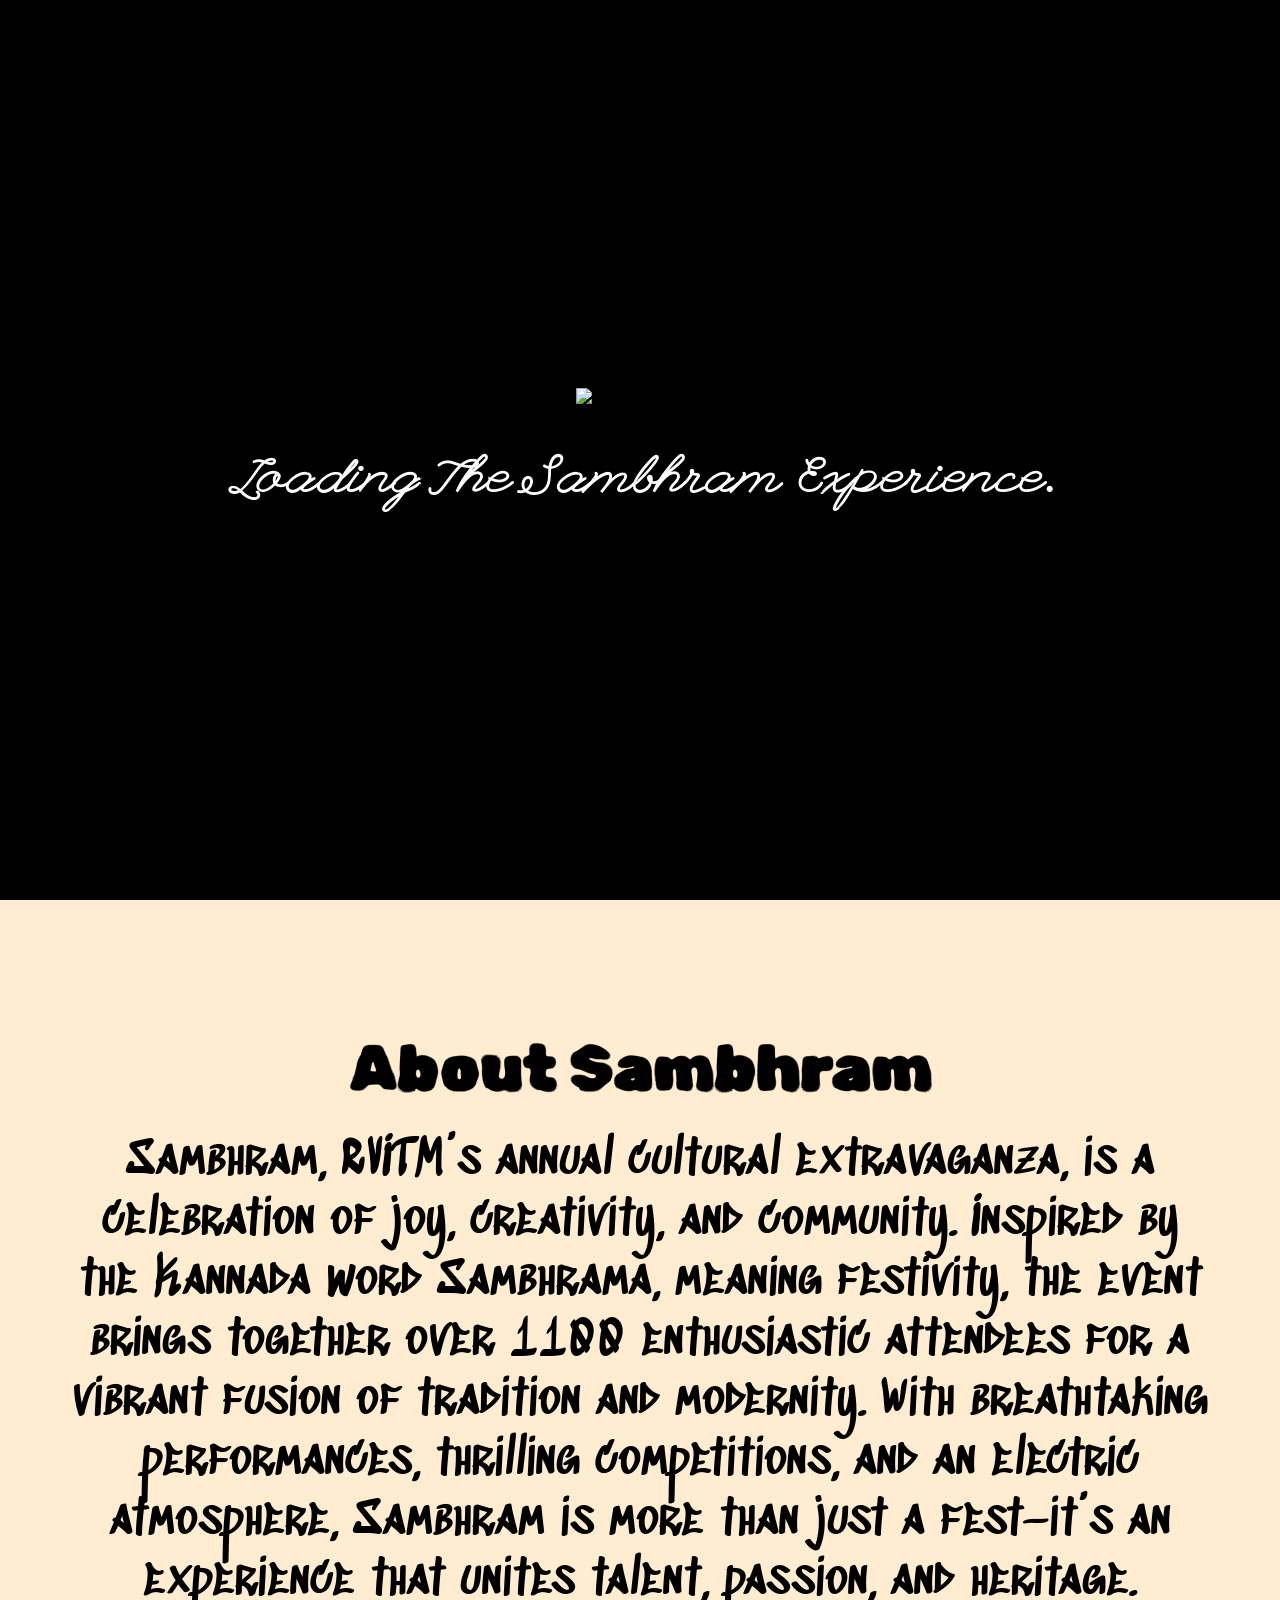
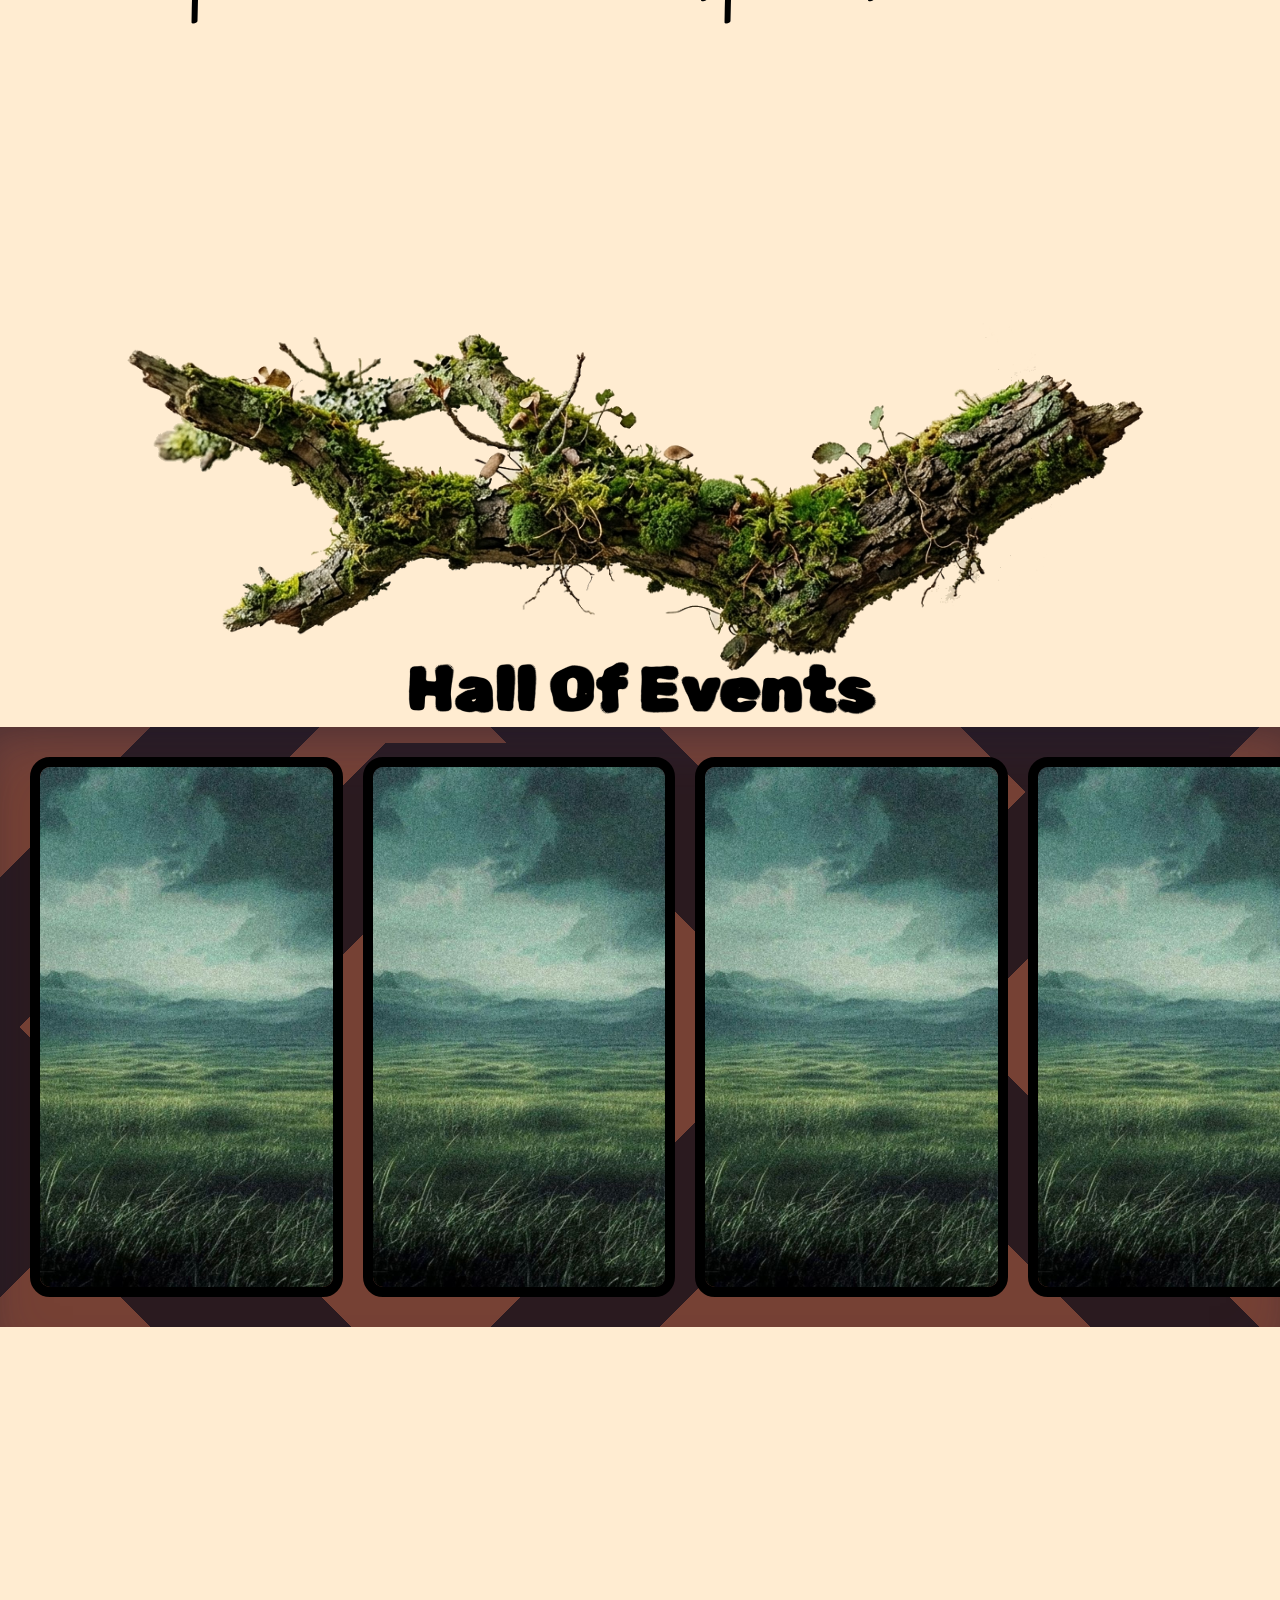
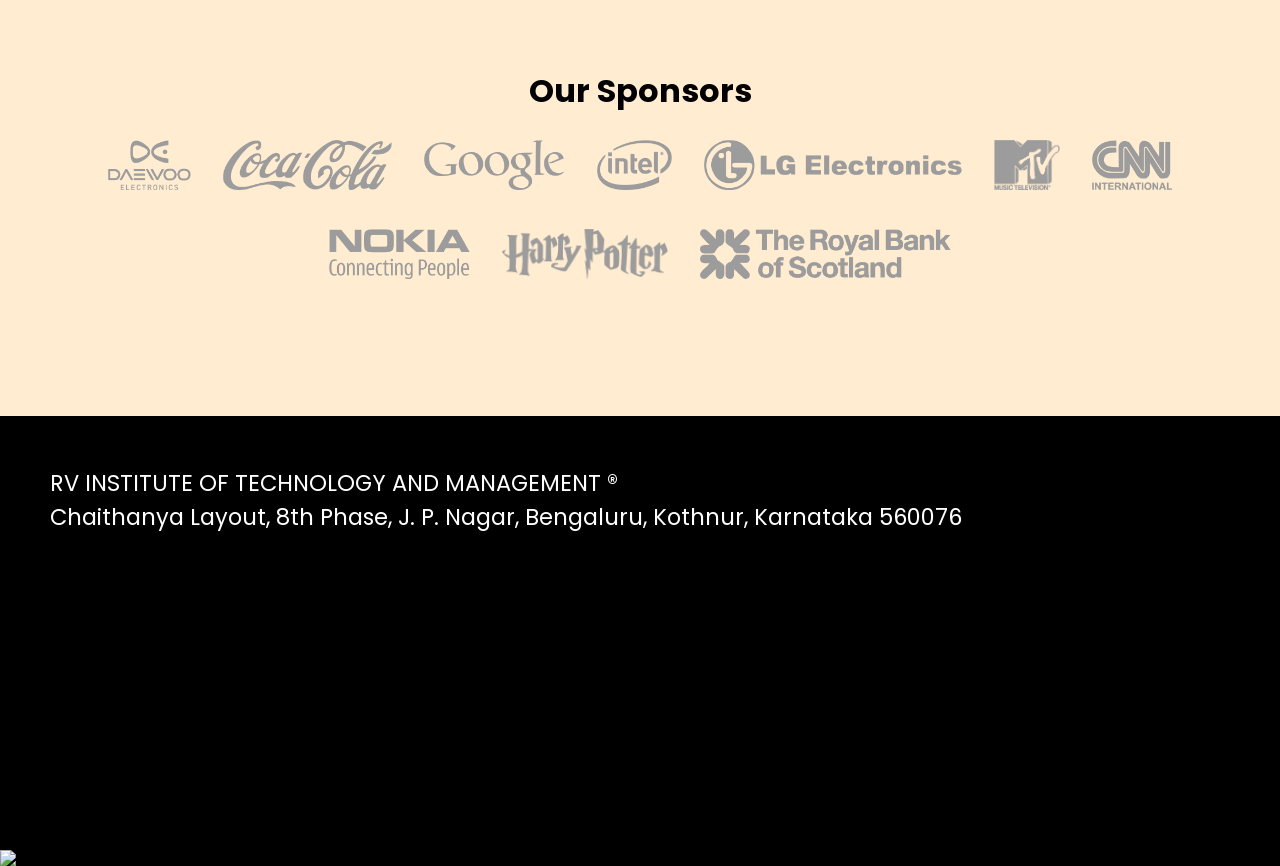
==== index.html @ 006ba47b "home almost done" ====
<!DOCTYPE html>
<html lang="en">

<head>
    <meta charset="UTF-8">
    <meta name="viewport" content="width=device-width, initial-scale=1.0">
    <title>Sambhram2026</title>

    <link rel="stylesheet" href="style.css">
</head>

<body>
    <div class="load" id="load">
        <img src="./img/disk.svg" class="loadimg">
        <h3>Loading The Sambhram Experience.</h3>
    </div>


    <menu class="menu-btn" id="menu">Menu</menu>

    <header>
        <div class="logo"><img src="img/rvlogo.avif" alt=""><img  class="sam" src="img/samlogo.avif" alt=""></div>
        <nav>
            <ul>
                <li class="active">Home</li>
                <li><a href="./events.html">  Events </a></li>
                <li><a href=""> Contact Us </a></li>
            </ul>
        </nav>
    </header>
    <div class="banner">
        <div id="bg_city"></div>
        <div class="content">
            <div class="item">
                <div>
                    <p>Annuall Cultural Fest</p>
                    <p>RV INSTITUTE OF TECHNOLOGY AND MANAGEMENT ®</p>
                </div>
            </div>
        </div>
    </div>

    <div class="bob" id="bob">
        Lorem ipsum dolor, sit amet consectetur adipisicing elit. Ipsa neque harum quia. Numquam, labore accusamus dolore beatae officia laborum nostrum? Impedit reiciendis quod cumque soluta unde porro tempore blanditiis velit.
    </div>
    <!-- <img class="img-border" src="./img/border.svg"></img> -->
    <main>
        <div class="friend">
            <div class="me abt">
                <h1>About Sambhram</h1><br>
                <p>
                    Sambhram, RVITM’s annual cultural extravaganza, 
                    is a celebration of joy, creativity, and community. 
                    Inspired by the Kannada word Sambhrama, meaning festivity, 
                    the event brings together over 1100 enthusiastic attendees 
                    for a vibrant fusion of tradition and modernity. 
                    With breathtaking performances, thrilling competitions, 
                    and an electric atmosphere, Sambhram is more than just a 
                    fest—it’s an experience that unites talent, passion, and heritage.
                </p>
            </div>


            <img src="./img/sep.png" class="treebark"></img>

            <div class="events me" >
                <h1 id="events">Hall Of Events</h1>
                    <div class="events-grid" id="scroll-lock-event">
                        <img src="try.jpg" alt="">
                        <img src="try.jpg" alt="">
                        <img src="try.jpg" alt="">
                        <img src="try.jpg" alt="">
                        <img src="try.jpg" alt="">
                        <!-- <div class="view-all">Show All</div> -->

                    </div>
            </div>

            <div class="spons">
                <h1 id="spons">Our Sponsors</h1>
                <br>
                <ul>
                    <li><img src="img/1.png" alt=""></li>
                    <li><img src="img/2.png" alt=""></li>
                    <li><img src="img/3.png" alt=""></li>
                    <li><img src="img/4.png" alt=""></li>
                    <li><img src="img/5.png" alt=""></li>
                    <li><img src="img/6.png" alt=""></li>
                    <li><img src="img/7.png" alt=""></li>
                    <li><img src="img/8.png" alt=""></li>
                    <li><img src="img/9.png" alt=""></li>
                    <li><img src="img/10.png" alt=""></li>
                </ul>
            </div>
        </div>
    </main>

    <footer>
        <div class="foot">
            <p>
                RV INSTITUTE OF TECHNOLOGY AND MANAGEMENT ®<br>
                Chaithanya Layout, 8th Phase, J. P. Nagar, Bengaluru, Kothnur, Karnataka 560076
            </p>
        </div>
        <img src="./img/load.svg"></img>
    </footer>
    
</body>

<script src="./gsap-public/minified/gsap.min.js"></script>
<script src="./gsap-public/minified/ScrollTrigger.min.js"></script>
<script src="app.js"></script>

</html>
---- style.css ----
@import url('https://fonts.googleapis.com/css2?family=Poppins:ital,wght@0,100;0,200;0,300;0,400;0,500;0,600;0,700;0,800;0,900;1,100;1,200;1,300;1,400;1,500;1,600;1,700;1,800;1,900&display=swap');
@import url('https://fonts.cdnfonts.com/css/allenia');
@import url('https://fonts.googleapis.com/css2?family=Frijole&display=swap');
@import url('https://fonts.googleapis.com/css2?family=League+Script&display=swap');
@import url('https://fonts.googleapis.com/css2?family=Rubik+Spray+Paint&display=swap');
@import url('https://fonts.googleapis.com/css2?family=Sedgwick+Ave+Display&display=swap');
body {
    margin: 0;
    background-color: #000000;
    font-family: Poppins;
    color: #ffffff;
    overflow-x: hidden;
}

.load {
    width:100%;
    height:100vh;
    margin:0;
    padding:0;
    background:#000000;
    display:flex;
    flex-direction: column;
    align-items:center;
    justify-content:center;
    position: absolute;
    top: 0;
    z-index: 9999999;
    cursor: none;
    color: white;
    gap: 50px;
    font-family: "League Script", cursive;
    font-size: 5vh;
}

.loadimg {
    width: 10%;
    animation: rotating 2s linear infinite;
}

@keyframes rotating {
    from{
        -webkit-transform: rotate(0deg);
    }
    to{
        -webkit-transform: rotate(360deg);
    }
}

footer {
    height: 50vh;
    display: flex;
    flex-direction: column;
    z-index: 9999999;
    background-color: #000;
}

.foot {
    padding: 50px;
    flex-grow: 1;
    font-size: 2.5vh;
}

footer img {
    width: 100%;
}

:root {
    --width: min(1300px, 100%);
}

* {
    list-style: none;
    padding: 0;
    margin: 0;
    box-sizing: border-box;
}

header {
    width: var(--width);
    margin: auto;
    height: 150px;
    display: flex;
    justify-content: space-between;
    align-items: center;
    position: relative;
    z-index: 10;
    padding-inline: 20px;
    /* background-image: linear-gradient(to bottom, #000, #0000); */
    text-shadow: 0px 5px 5px black;
}

header .logo img {
    height: 100px;
}

header .sam img {
    height: 150px;
}

header nav ul {
    display: flex;
    gap: 2em;
}

header nav ul li.active {
    border-bottom: 1px solid #eee8;
}

#bg_city {
    margin-top: -150px;
}


.banner {
    position: relative;
    min-height: 100vh;
}

.banner .content {
    position: absolute;
    width: var(--width);
    height: 80%;
    top: 55%;
    left: 50%;
    transform: translate(-50%, -50%);
    padding: 20px;
    display: grid;
    grid-template-rows: 10vh 40vh 20vh;
}

#menu {
    border-radius: 50px; 
    transition: border-radius 0.4s cubic-bezier(0.175, 0.885, 0.32, 1.275), 
                background-color 0.3s ease;
}

#menu.is-open {
    border-radius: 20px;
    background-color: #4b3f2e;
    color: #c6a679;
}

@keyframes bounceIn {
    0% { transform: scale(0.5); opacity: 0; }
    100% { transform: scale(1); opacity: 1; }
}

.bounce-animate {
    animation: bounceIn 0.5s cubic-bezier(0.175, 0.885, 0.32, 1.275);
    list-style: none;
    padding: 0;
    margin: 0;
}

.bob {
    font-size: 3em;
    padding: 20px;
    margin-right: 30px;
    margin-left: 30px;
    opacity: 0;
    position: absolute;
    text-align: center;
    font-weight: 700;
    font-family: "Sedgwick Ave Display", cursive;
    color: #ffecd1;
    text-shadow: 0px 0px 5px black;
}

main {
    display: flex;
    flex-direction: column;
    justify-content: center;
    align-items: center;
    padding-block: 5em;
    gap: 5em;
    position: relative;
    background-color: #ffecd1;
    color: #000;
}

main::after {
    width: 100%;
    height: 100px;
    content: '';
    position: absolute;
    z-index: 100;
    left: 0;
    bottom: 100%;
    /* background-image: linear-gradient(to top, #ffecd1, #0000); */
}
/* 
.img-border {
    position: absolute;
    bottom: 0;
    transform: translateY(250%);
} */

.friend {
    /* width: var(--width); */
    padding-inline: 20px;
}

.friend ul {
    display: flex;
    flex-wrap: wrap;
    justify-content: center;
    align-items: center;
    gap: 2em;
}

.banner .content .item:nth-child(1) {
    display: flex;
    flex-direction: column;
    align-content: center;
    font-size: clamp(0.5rem, 5vw, 1rem);
    transform: translateY(-120px);
}

a {
    color: white;
    text-decoration: none;
}

nav {
    background-color: #00000092;
    padding: 10px 30px 10px 30px;
    backdrop-filter: blur(5px);
    /* border-radius: 50px; */
}

a:hover {
    font-style: italic;
    font-size: 20px;
}

.banner .title p {
    margin: 0;
    padding: 0;
}

.friend ul img {
    height: 50px;
}

.treebark {
    position: absolute;
    width: 100vw;
    left: 0;
    bottom: 130vh;
}

.me {
    text-align: center;
    margin-bottom: 15em;
    padding: 50px;
}

.me h1,
.me h2 {
    font-family: "Rubik Spray Paint", system-ui;
    font-weight: 500;
    z-index: 99;
}

.me h1 {
    font-size: 4em;
}

.me h2 {
    font-size: 4em;
}

.me p {
    font-family: "Sedgwick Ave Display", cursive;
    font-size: 3em;
}

.abt {
    margin-bottom: 60vh;
}

.spons{
    text-align: center;
    padding: 50px;
}

.lorem {
    padding-inline: 20px;
    width: var(--width);
    columns: 400px 2;
}

.events-grid {
    left: 0;
    display: flex;
    flex-direction: row;
    max-height: 80vh;
    width: auto;
    overflow-x: scroll;
    overflow-y: hidden;
    scroll-behavior: smooth;
    gap: 20px;
    width: 100vw;
    margin-left: calc(-50vw + 50%);
    margin-right: calc(-50vw + 50%);
    background:
    linear-gradient(135deg, #0000 20.5%, #2a1a1f 0 29.5%, #0000 0) 0 16px,
    linear-gradient(45deg, #0000 8%, #2a1a1f 0 17%, #0000 0 58%) 32px 0,
    linear-gradient(
      135deg,
      #0000 8%,
      #2a1a1f 0 17%,
      #0000 0 58%,
      #2a1a1f 0 67%,
      #0000 0
    ),
    linear-gradient(
      45deg,
      #0000 8%,
      #2a1a1f 0 17%,
      #0000 0 58%,
      #2a1a1f 0 67%,
      #0000 0 83%,
      #2a1a1f 0 92%,
      #0000 0
    ),
    #764134;
    padding: 30px;
    box-shadow: rgba(50, 50, 93, 0.25) 0px 30px 60px -12px inset, rgba(0, 0, 0, 0.3) 0px 18px 36px -18px inset;
}

.events-grid img {
    max-height: 60vh;
    border: rgb(0, 0, 0) solid 10px ;
    border-radius: 20px;
    transition: all 300ms ease-in;
}

.events-grid img:hover {
  transform: rotateZ(1deg) rotateY(10deg) scale(1.1);
  box-shadow: 0 5em 2em #111;
}

.events-grid::-webkit-scrollbar {
    display: none;
}

menu { 
    position: fixed;
    z-index: 999999;
    display: none;
    width: 200px;
    padding: 10px;
    text-align: center;
    bottom: 0;
    left: 0;
    margin-left: 50%;
    transform: translateX(-50%);
    margin-bottom: 10px;
    background-color: #ffecd1;
    border-radius: 60px;
    color: black;
    font-weight: 800;
    box-shadow: rgba(0, 0, 0, 0.07) 0px 1px 2px, rgba(0, 0, 0, 0.07) 0px 2px 4px, rgba(0, 0, 0, 0.07) 0px 4px 8px, rgba(0, 0, 0, 0.07) 0px 8px 16px, rgba(0, 0, 0, 0.07) 0px 16px 32px, rgba(0, 0, 0, 0.07) 0px 32px 64px;
}

@media screen and (max-width: 1023px) {

    .me h1,
    .me h2 {
        font-size: 3em;
    }
    .banner .title {
        font-size: 3em;
    }
}

@media screen and (max-width: 767px) {

    .me h1,
    .me h2 {
        font-size: 2em;
    }

    #piano {
        transform: scale(0.4);
    }

    #vangoh {
        transform: translate(3200px, 800px);
    }

    #musicdisk {
        transform: translateX(600px);
    }

    #tree {
        transform: translateX(-800px);
    }

    #sam {
        transform: translate(15%, 10%) scale(0.7);
        position: absolute;
        top: 50%;
        left: 50%;
    }

    header nav {
        display: none;
    } 

    menu {
        display: block;
    }

    header {
        justify-content: center;
    }

    header .logo img {
        height: 80px;
    }

    .banner .content {
        text-align: center;
    }  

    .me p {
        font-size: 1.5em;
    }

    .bob {
        font-size: 1.5em;
    } 

    .abt {
        margin-bottom: 0px;
    }

    .treebark {
        display: none;
    }

    .load {
        font-size: 3.5vh;
        text-align: center;
    }

    footer {
        position: relative;
    }

    .foot {
        text-align: center;
        font-size: 2vh;
    }

}
#bg_city {
    width: 100%;
    height: 100vh;
    overflow: hidden;
}
#bg_city svg {
    width: 100%;
    height: 100%;
    object-position: center;
}
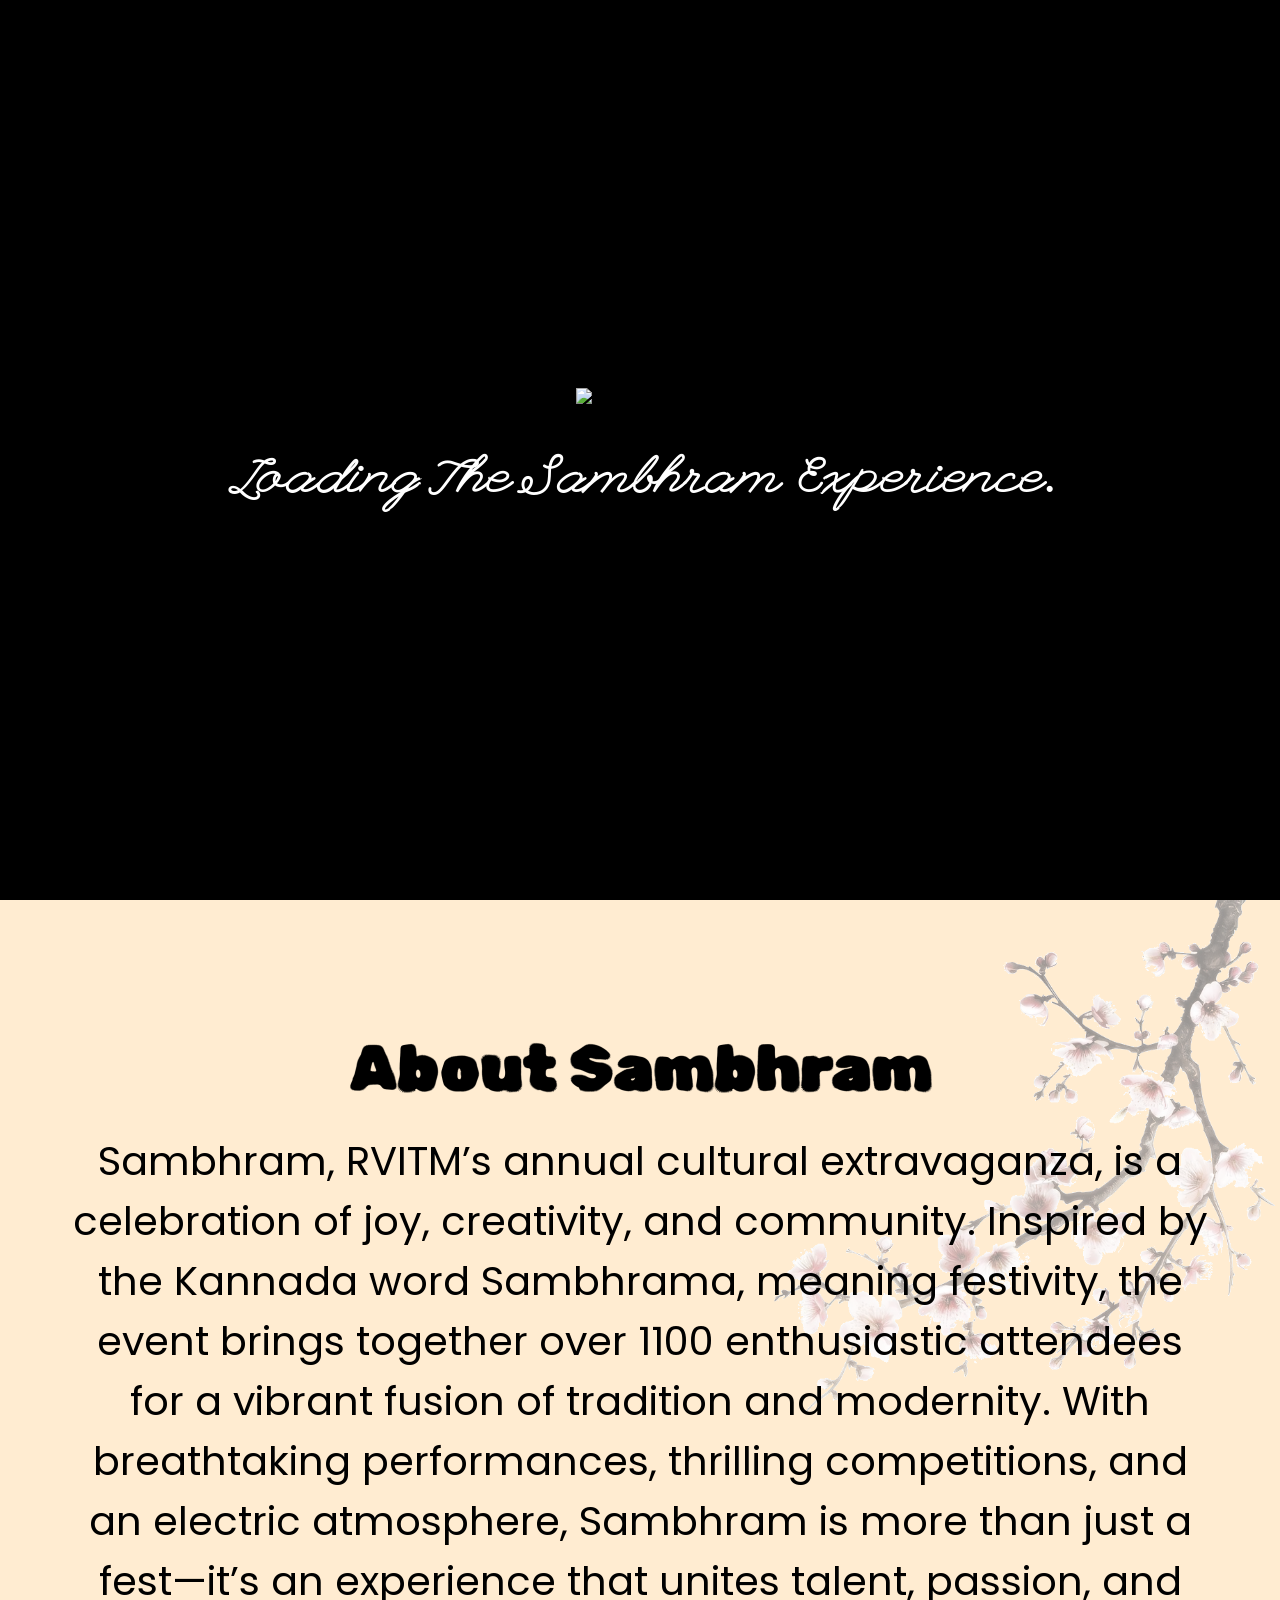
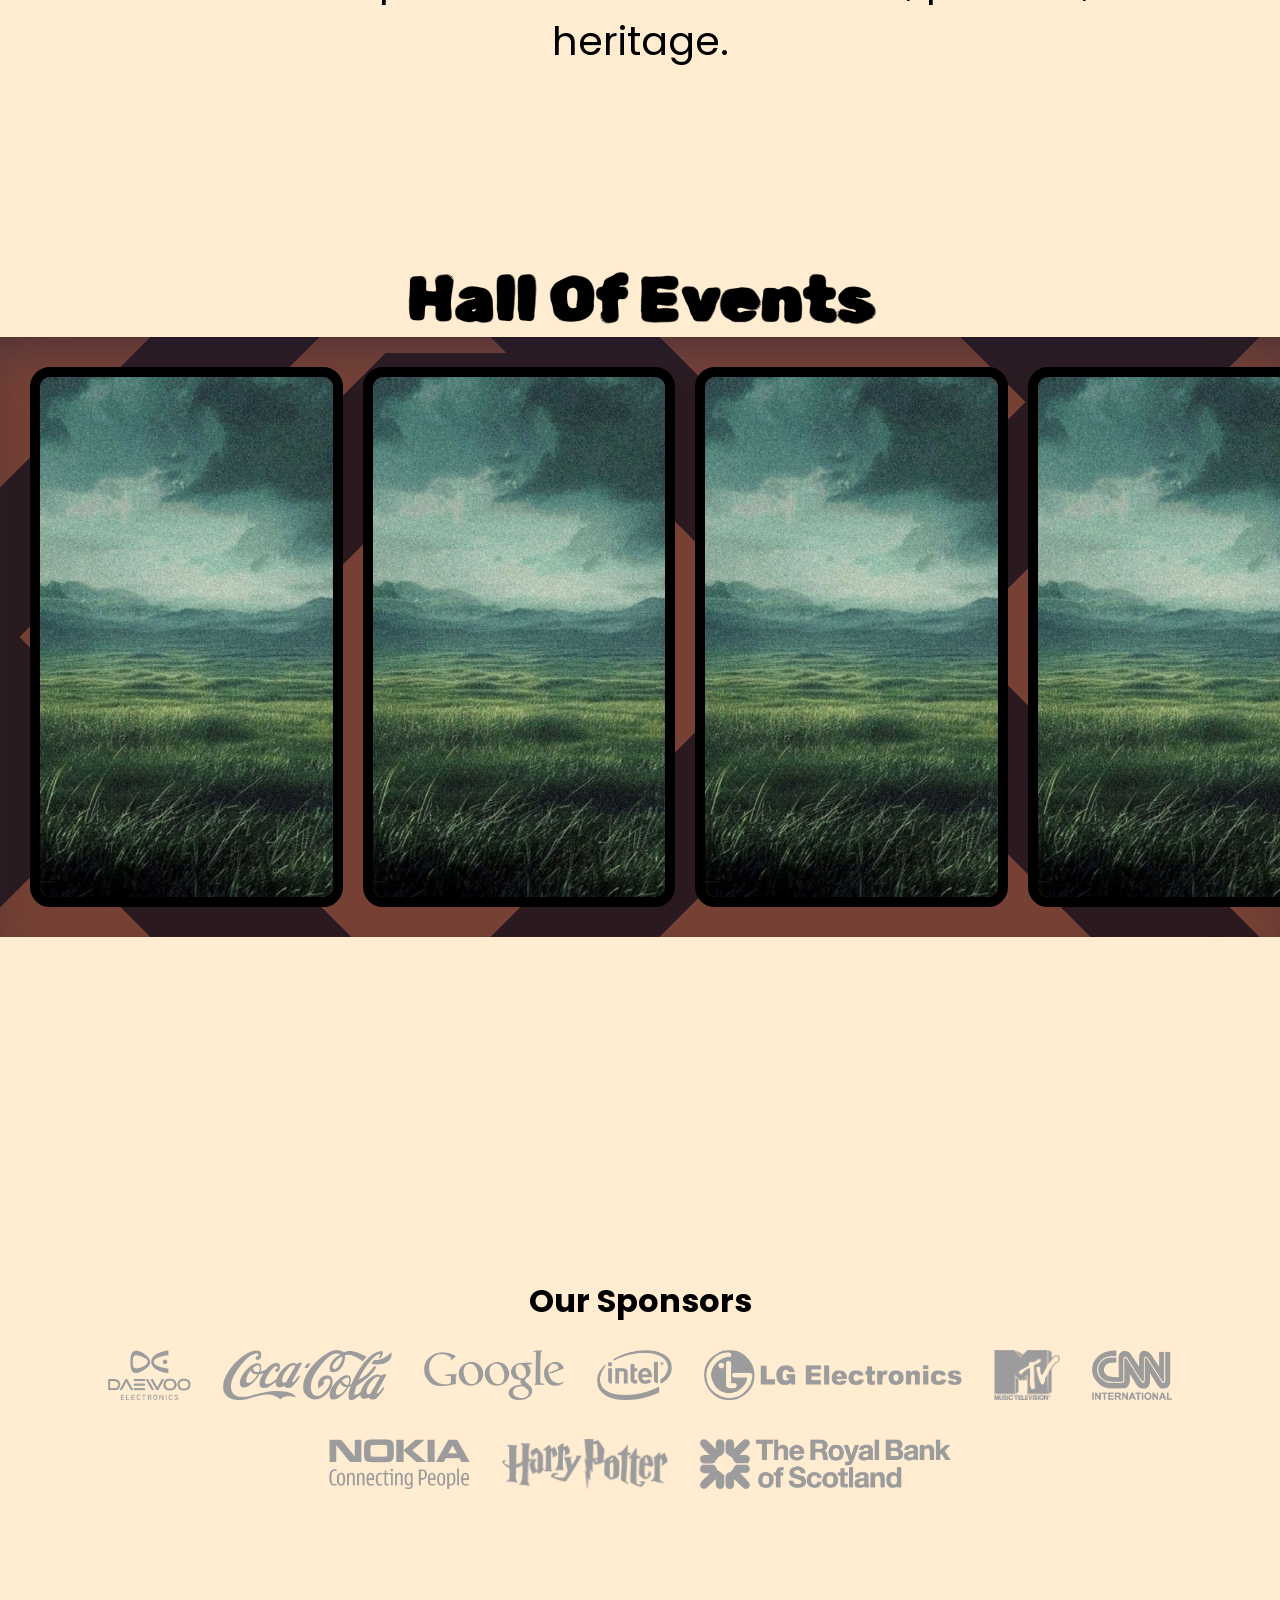
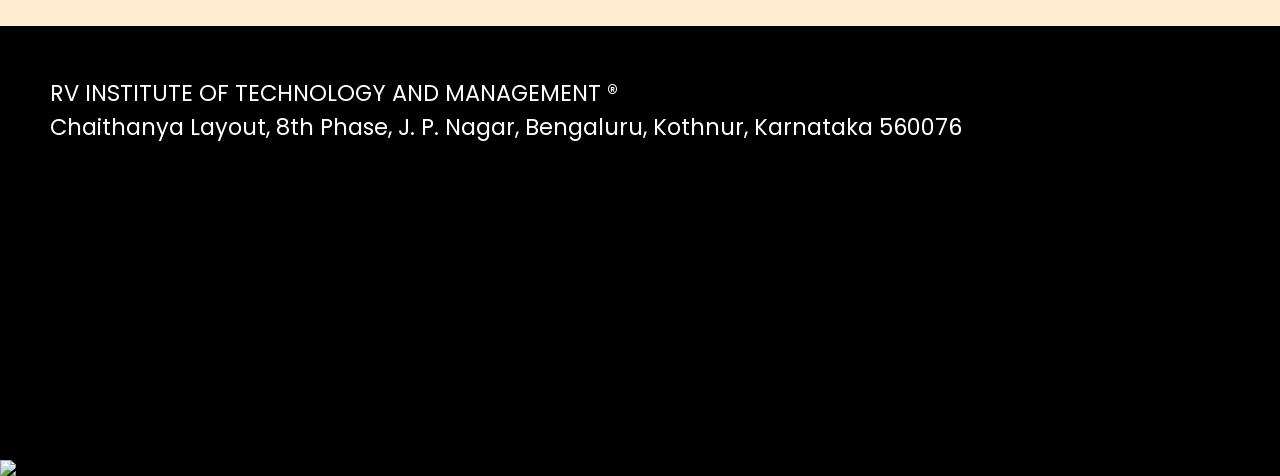
==== commit de0a201a: "add branch with opacity" ====
--- a/index.html
+++ b/index.html
@@ -61,7 +61,7 @@
             </div>
 
 
-            <img src="./img/sep.png" class="treebark"></img>
+            <img src="./img/top(1).png" class="treebark"></img>
 
             <div class="events me" >
                 <h1 id="events">Hall Of Events</h1>
--- a/style.css
+++ b/style.css
@@ -6,7 +6,7 @@
 @import url('https://fonts.googleapis.com/css2?family=Sedgwick+Ave+Display&display=swap');
 body {
     margin: 0;
-    background-color: #000000;
+    background-color: #ffecd1;
     font-family: Poppins;
     color: #ffffff;
     overflow-x: hidden;
@@ -153,7 +153,7 @@
 }
 
 .bob {
-    font-size: 3em;
+    font-size: 2.5em;
     padding: 20px;
     margin-right: 30px;
     margin-left: 30px;
@@ -161,7 +161,7 @@
     position: absolute;
     text-align: center;
     font-weight: 700;
-    font-family: "Sedgwick Ave Display", cursive;
+    /* font-family: "Sedgwick Ave Display", cursive; */
     color: #ffecd1;
     text-shadow: 0px 0px 5px black;
 }
@@ -174,7 +174,7 @@
     padding-block: 5em;
     gap: 5em;
     position: relative;
-    background-color: #ffecd1;
+    /* background-color: #ffecd1; */
     color: #000;
 }
 
@@ -244,15 +244,34 @@
 
 .treebark {
     position: absolute;
-    width: 100vw;
-    left: 0;
-    bottom: 130vh;
+    width: 40vw;
+    right: 0;
+    top: 0;
+    z-index: -1;
 }
 
 .me {
     text-align: center;
     margin-bottom: 15em;
     padding: 50px;
+}
+
+.disk {
+    position: fixed;
+    top: -80vh;
+    width: 70vw;
+    left: 15vw;
+    z-index: -1;
+    animation: autorotate;
+    animation-timeline: view();
+}
+
+@keyframes autorotate {
+    from {
+        transform: rotate(0deg);
+    } to {
+        transform: rotate(360deg);
+    }
 }
 
 .me h1,
@@ -271,12 +290,12 @@
 }
 
 .me p {
-    font-family: "Sedgwick Ave Display", cursive;
-    font-size: 3em;
+    /* font-family: "Sedgwick Ave Display", cursive; */
+    font-size: 2.5em;
 }
 
 .abt {
-    margin-bottom: 60vh;
+    margin-bottom: 10vh;
 }
 
 .spons{
@@ -426,7 +445,7 @@
     }  
 
     .me p {
-        font-size: 1.5em;
+        font-size: 1em;
     }
 
     .bob {
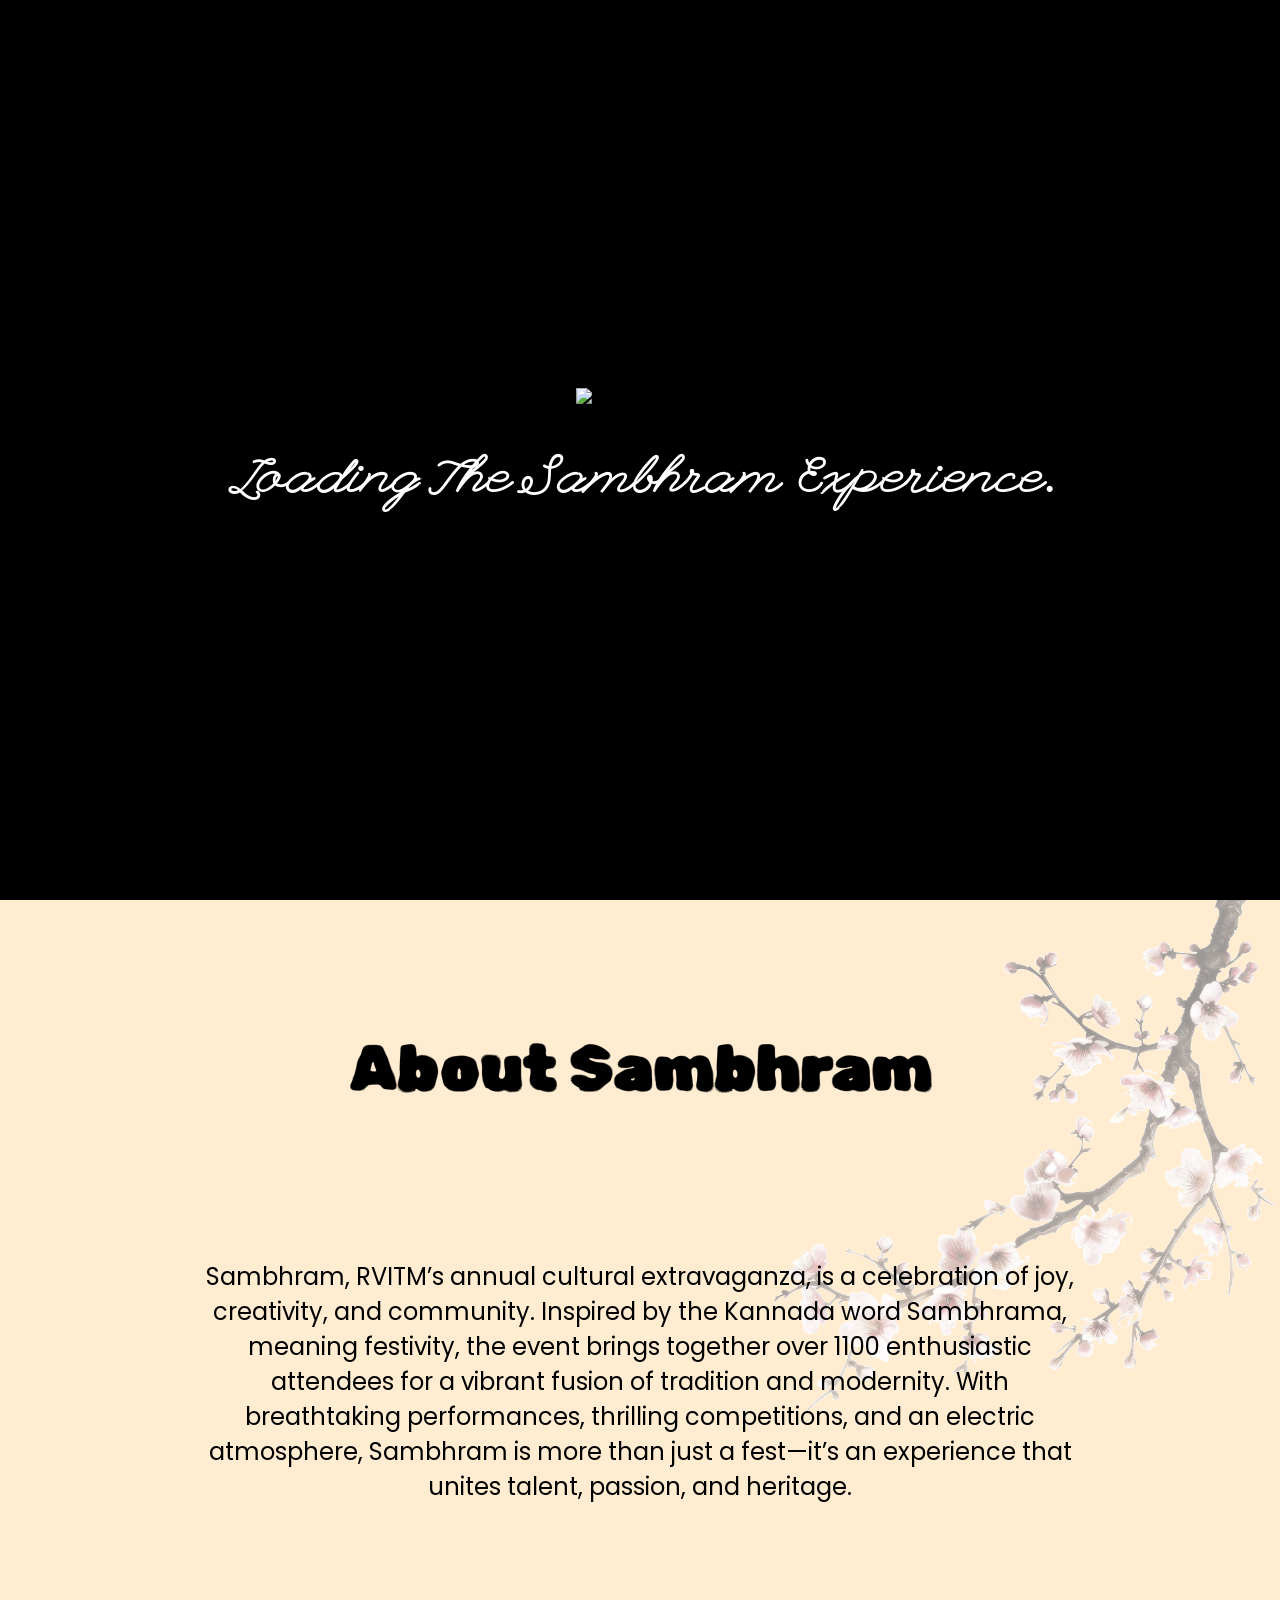
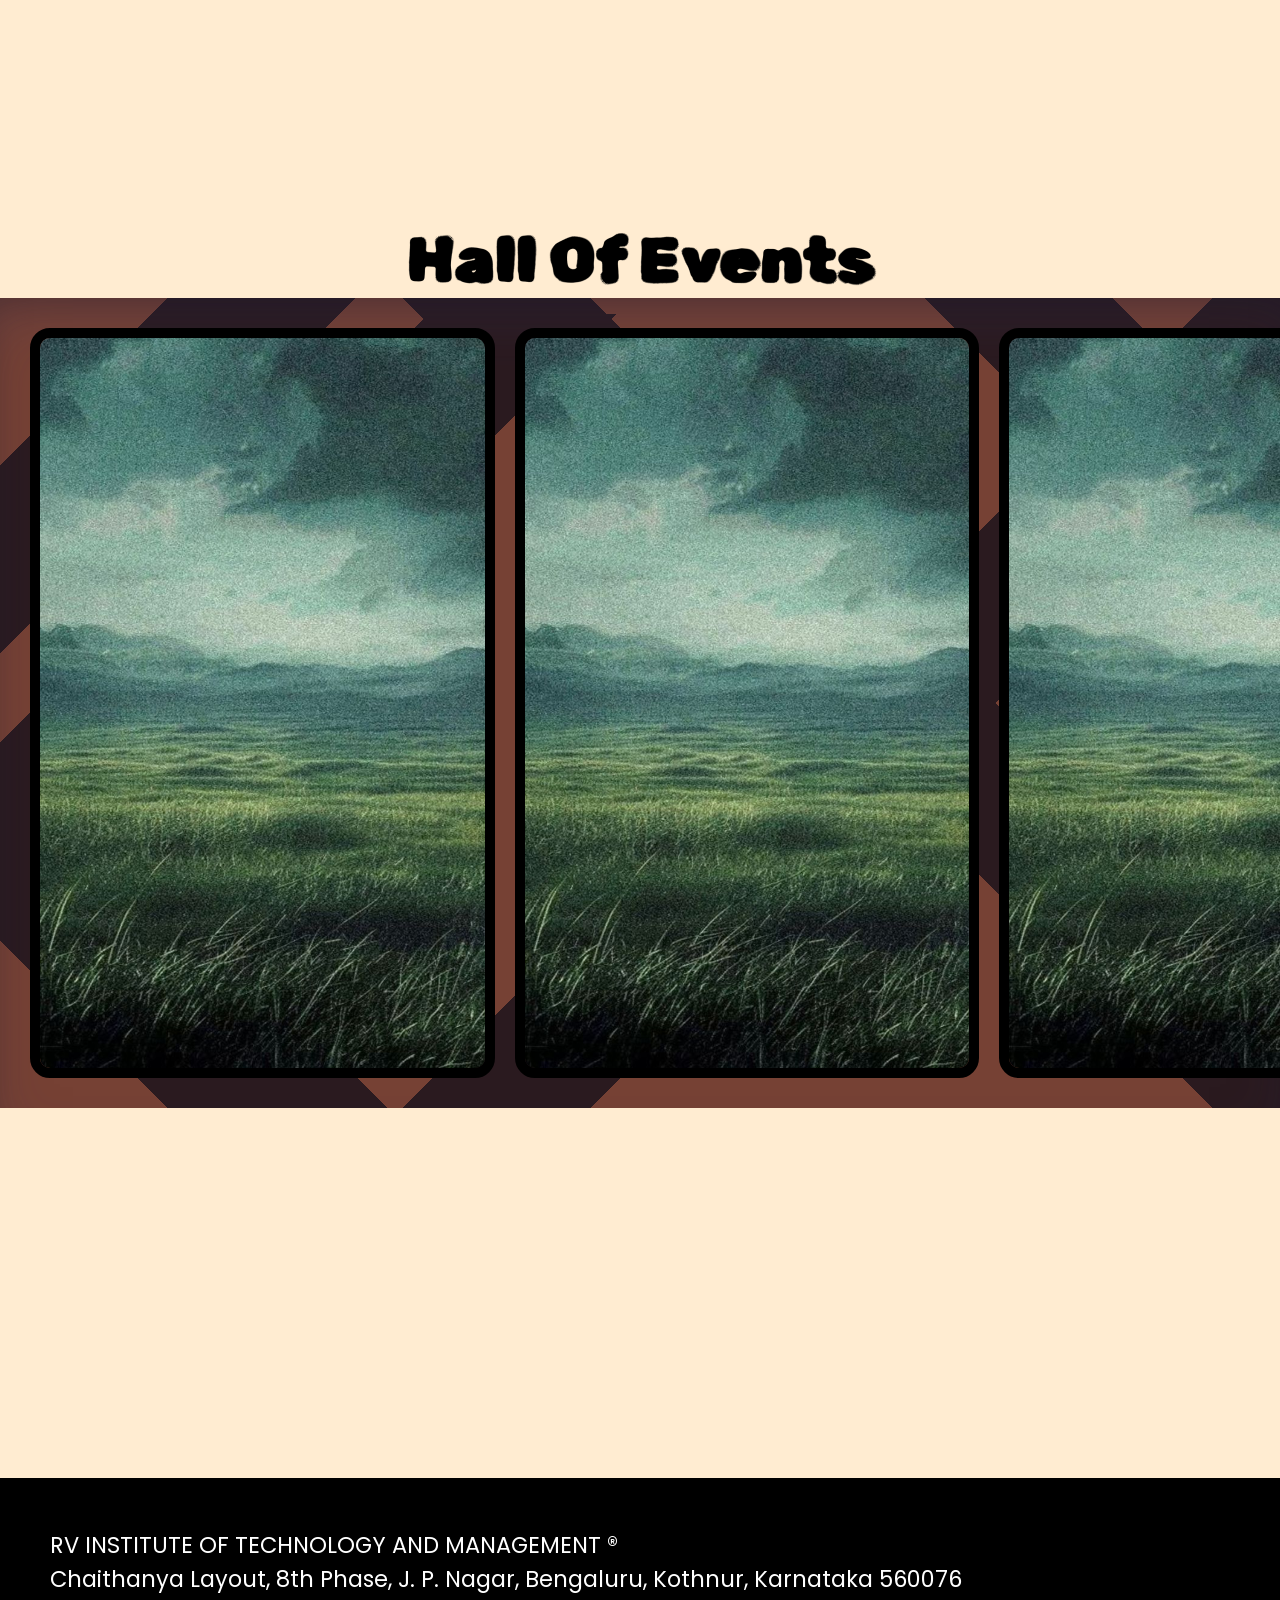
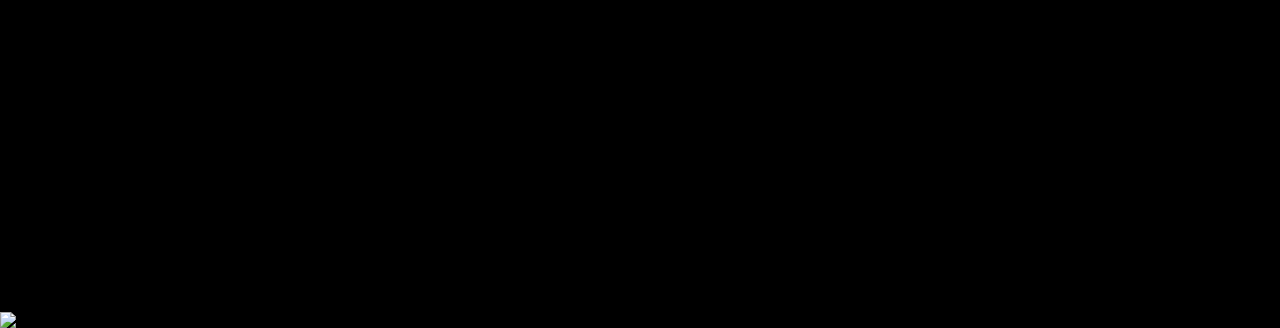
==== commit 81c2ca86: "fix overflow" ====
--- a/index.html
+++ b/index.html
@@ -24,7 +24,7 @@
             <ul>
                 <li class="active">Home</li>
                 <li><a href="./events.html">  Events </a></li>
-                <li><a href=""> Contact Us </a></li>
+                <li><a href="./contact.html"> Contact Us </a></li>
             </ul>
         </nav>
     </header>
@@ -41,9 +41,9 @@
     </div>
 
     <div class="bob" id="bob">
-        Lorem ipsum dolor, sit amet consectetur adipisicing elit. Ipsa neque harum quia. Numquam, labore accusamus dolore beatae officia laborum nostrum? Impedit reiciendis quod cumque soluta unde porro tempore blanditiis velit.
+       Step into Roots and Rhythm, where the soil beneath our feet meets the soul in our stride. This isn’t just a theme, it’s a homecoming to the sounds that define us. Experience a raw, unplugged journey from the deep-seated traditions of our ancestors to the vibrant, modern beats that keep us moving today.
     </div>
-    <!-- <img class="img-border" src="./img/border.svg"></img> -->
+
     <main>
         <div class="friend">
             <div class="me abt">
@@ -76,7 +76,7 @@
                     </div>
             </div>
 
-            <div class="spons">
+            <!-- <div class="spons">
                 <h1 id="spons">Our Sponsors</h1>
                 <br>
                 <ul>
@@ -91,7 +91,8 @@
                     <li><img src="img/9.png" alt=""></li>
                     <li><img src="img/10.png" alt=""></li>
                 </ul>
-            </div>
+            </div> -->
+            
         </div>
     </main>
 
--- a/style.css
+++ b/style.css
@@ -3,13 +3,28 @@
 @import url('https://fonts.googleapis.com/css2?family=Frijole&display=swap');
 @import url('https://fonts.googleapis.com/css2?family=League+Script&display=swap');
 @import url('https://fonts.googleapis.com/css2?family=Rubik+Spray+Paint&display=swap');
-@import url('https://fonts.googleapis.com/css2?family=Sedgwick+Ave+Display&display=swap');
+/* @import url('https://fonts.googleapis.com/css2?family=Sedgwick+Ave+Display&display=swap'); */
+@import url('https://fonts.googleapis.com/css2?family=Fleur+De+Leah&display=swap');
+@import url('https://fonts.googleapis.com/css2?family=Sofia&display=swap');
+
 body {
     margin: 0;
     background-color: #ffecd1;
     font-family: Poppins;
     color: #ffffff;
     overflow-x: hidden;
+}
+
+.headspace {
+    font-family: "Fleur De Leah", cursive;
+    width: 100vw;
+    text-align: center;
+}
+
+.headspace h1 {
+    font-size: 10vw;
+    color: #ffd5ae;
+    text-shadow: 2px 2px 5px red;
 }
 
 .load {
@@ -87,6 +102,7 @@
     padding-inline: 20px;
     /* background-image: linear-gradient(to bottom, #000, #0000); */
     text-shadow: 0px 5px 5px black;
+    /* backdrop-filter: blur(5px); */
 }
 
 header .logo img {
@@ -153,17 +169,17 @@
 }
 
 .bob {
-    font-size: 2.5em;
-    padding: 20px;
-    margin-right: 30px;
-    margin-left: 30px;
+    width: 100vw;
+    font-size: 3em;
+    padding: 50px;
     opacity: 0;
     position: absolute;
     text-align: center;
-    font-weight: 700;
-    /* font-family: "Sedgwick Ave Display", cursive; */
+    font-weight: 900;
+    font-family: "Sofia", cursive;
     color: #ffecd1;
     text-shadow: 0px 0px 5px black;
+    scale: 2;
 }
 
 main {
@@ -188,12 +204,6 @@
     bottom: 100%;
     /* background-image: linear-gradient(to top, #ffecd1, #0000); */
 }
-/* 
-.img-border {
-    position: absolute;
-    bottom: 0;
-    transform: translateY(250%);
-} */
 
 .friend {
     /* width: var(--width); */
@@ -258,20 +268,12 @@
 
 .disk {
     position: fixed;
-    top: -80vh;
+    top: -70vh;
     width: 70vw;
     left: 15vw;
     z-index: -1;
-    animation: autorotate;
-    animation-timeline: view();
-}
-
-@keyframes autorotate {
-    from {
-        transform: rotate(0deg);
-    } to {
-        transform: rotate(360deg);
-    }
+    animation: rotating 20s linear infinite;
+    /* animation-timeline: view(); */
 }
 
 .me h1,
@@ -291,7 +293,8 @@
 
 .me p {
     /* font-family: "Sedgwick Ave Display", cursive; */
-    font-size: 2.5em;
+    font-size: 1.5em;
+    padding: 10vw;
 }
 
 .abt {
@@ -313,7 +316,7 @@
     left: 0;
     display: flex;
     flex-direction: row;
-    max-height: 80vh;
+    max-height: 90vh;
     width: auto;
     overflow-x: scroll;
     overflow-y: hidden;
@@ -348,21 +351,144 @@
     box-shadow: rgba(50, 50, 93, 0.25) 0px 30px 60px -12px inset, rgba(0, 0, 0, 0.3) 0px 18px 36px -18px inset;
 }
 
+.card:hover {
+    scale: 1.01;
+}
+
+.inner-card {
+    height: auto;
+    width: 15vw;
+    padding: 10px;
+    backdrop-filter: blur(5px);
+    -webkit-backdrop-filter: blur(5px);
+    border-radius: 20px;
+    border: 1px solid rgba(255, 255, 255, 0.36);
+    display: flex;
+    flex-direction: column;
+    animation: unfadee 0.5s;
+}
+
+@keyframes unfadee {
+    from{
+        opacity: 0;
+    } to {
+        opacity: 1;
+    }
+}
+
+.inner-card:hover {
+    opacity: 0;
+    animation: fadee 0.5s;
+}
+
+@keyframes fadee {
+    from{
+        opacity: 1;
+    } to {
+        opacity: 0;
+    }
+}
+
+.inner-card h1 {
+    flex-grow: 1;
+}
+
+.try {
+    height: 50vh;
+    /* width: 20vw; */
+    background-color: #000;
+    display: flex;
+    padding: 20px;
+    max-height: 70vh;
+    border-radius: 25px;
+    border: 5px solid rgb(255, 225, 182);
+    background-size: cover;
+    background-position: center;
+    background-repeat: no-repeat;
+    
+}
+
 .events-grid img {
-    max-height: 60vh;
+    max-height: 90vh;
     border: rgb(0, 0, 0) solid 10px ;
     border-radius: 20px;
     transition: all 300ms ease-in;
 }
 
 .events-grid img:hover {
-  transform: rotateZ(1deg) rotateY(10deg) scale(1.1);
-  box-shadow: 0 5em 2em #111;
+    transform: rotateZ(1deg) rotateY(10deg) scale(1.1);
+    box-shadow: 0 5em 2em #111;
+    -ms-overflow-style: none;   
+    scrollbar-width: none;
 }
 
 .events-grid::-webkit-scrollbar {
     display: none;
 }
+
+.popup {
+    position: fixed;
+    top: 2vh;
+    left: 2vw;
+    z-index: 999999;
+    width: 96vw;
+    height: 96vh;    
+    border-radius: 30px;
+    background: rgb(0, 0, 0);
+    background: radial-gradient(125% 125% at 50% 10%, #000000 40%, rgba(48, 48, 48, 0.598) 100%);
+    backdrop-filter: blur(10px);
+    -webkit-backdrop-filter: blur(10px);
+    display: flex;
+    flex-direction: column;
+    padding: 20px;
+    border: 1px solid rgb(0, 0, 0);
+    box-shadow: rgba(0, 0, 0, 0.19) 0px 10px 20px, rgba(0, 0, 0, 0.23) 0px 6px 6px;
+    /* rotate: 1deg; */
+}
+
+#popcontent{
+    display: flex;
+    flex-direction: column;
+    gap: 2vh;
+}
+
+.hidden {
+    display: none;
+}
+
+.closepop {
+    position: absolute;
+    width: 30px;
+    right: 20px;
+}
+
+.closepop:hover {
+    scale: 1.2;
+}
+
+#imgpop img {
+    height: 100%;
+    border-radius: 15px;
+    box-shadow: rgba(0, 0, 0, 0.783) 0px 7px 29px 0px;
+    border: 1px solid rgba(0, 0, 0, 0.498);
+}
+
+#pack {
+    display: flex;
+    flex-direction: row;
+    padding: 30px;
+    gap: 20px;
+    overflow-y: auto;
+    overflow-x: hidden;
+    -ms-overflow-style: none; 
+    scrollbar-width: none;
+    /* color: black; */
+}
+
+#pack::-webkit-scrollbar {
+    display: none;
+}
+
 
 menu { 
     position: fixed;
@@ -383,6 +509,24 @@
     box-shadow: rgba(0, 0, 0, 0.07) 0px 1px 2px, rgba(0, 0, 0, 0.07) 0px 2px 4px, rgba(0, 0, 0, 0.07) 0px 4px 8px, rgba(0, 0, 0, 0.07) 0px 8px 16px, rgba(0, 0, 0, 0.07) 0px 16px 32px, rgba(0, 0, 0, 0.07) 0px 32px 64px;
 }
 
+.footer-info {
+    flex-grow: 1;
+}
+
+.button {
+    padding: 20px;
+    background-color: #c6a679;
+    border: 2px rgb(255, 255, 255) solid;
+    border-radius: 50px;
+    color: black;
+    font-size: 20px;
+    font-variant: small-caps;
+    font-weight: 500;
+    text-align: center;
+    width: 30vw;
+    margin-left: calc(100% - 30vw);
+}
+
 @media screen and (max-width: 1023px) {
 
     .me h1,
@@ -446,10 +590,12 @@
 
     .me p {
         font-size: 1em;
+        padding: 10px;
     }
 
     .bob {
         font-size: 1.5em;
+        scale: 1;
     } 
 
     .abt {
@@ -472,6 +618,36 @@
     .foot {
         text-align: center;
         font-size: 2vh;
+    }
+
+    .events-grid img {
+        max-height: 50vh;
+    }
+
+    .disk {
+        position: fixed;
+        top: -25vh;
+        width: 100vw;
+        left: 0vw;
+    }
+
+    #pack {
+        flex-direction: column;
+        padding: 5px;
+    }
+
+    #imgpop img {
+        width: 40vw;
+        height: auto;
+    }
+
+    .button {
+        position: relative;
+        border-radius: 50px;
+        padding: 5px;
+        margin-top: 30px;
+        width: 100%;
+        margin-left: 0;
     }
 
 }
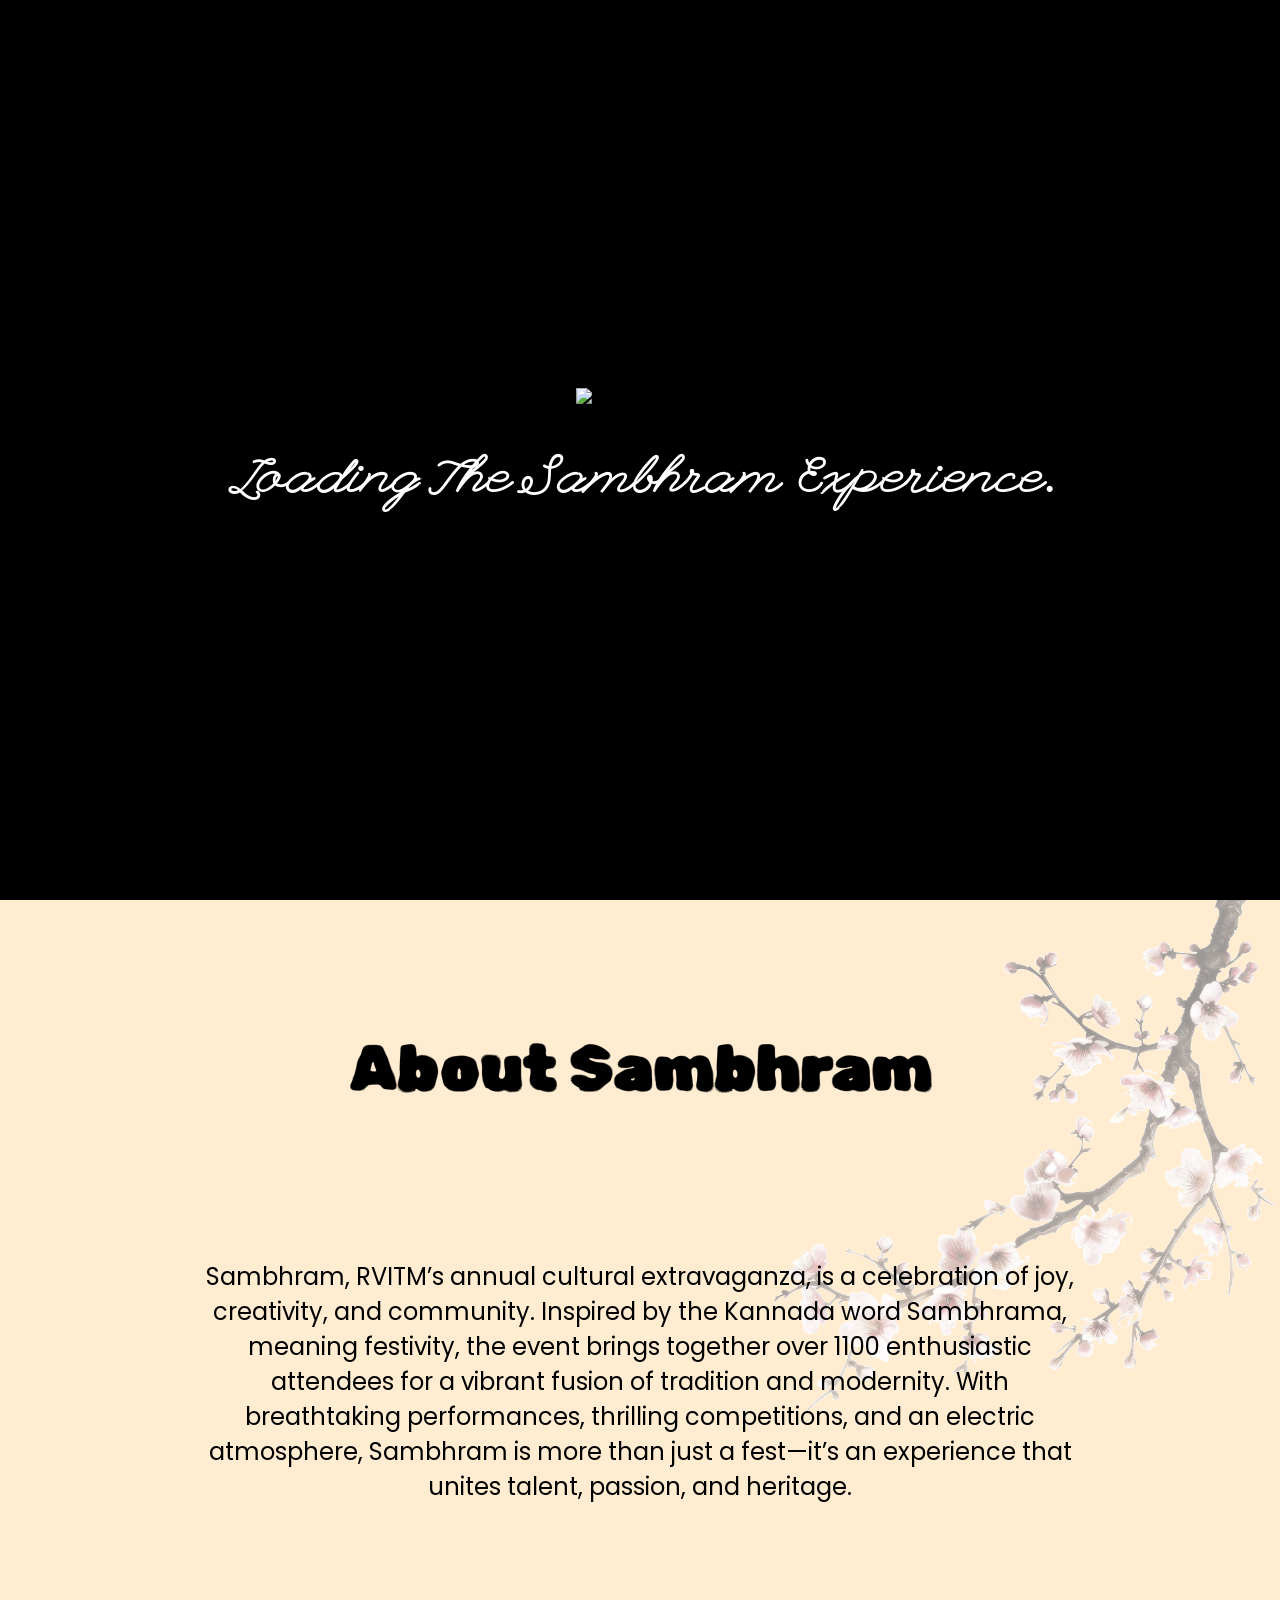
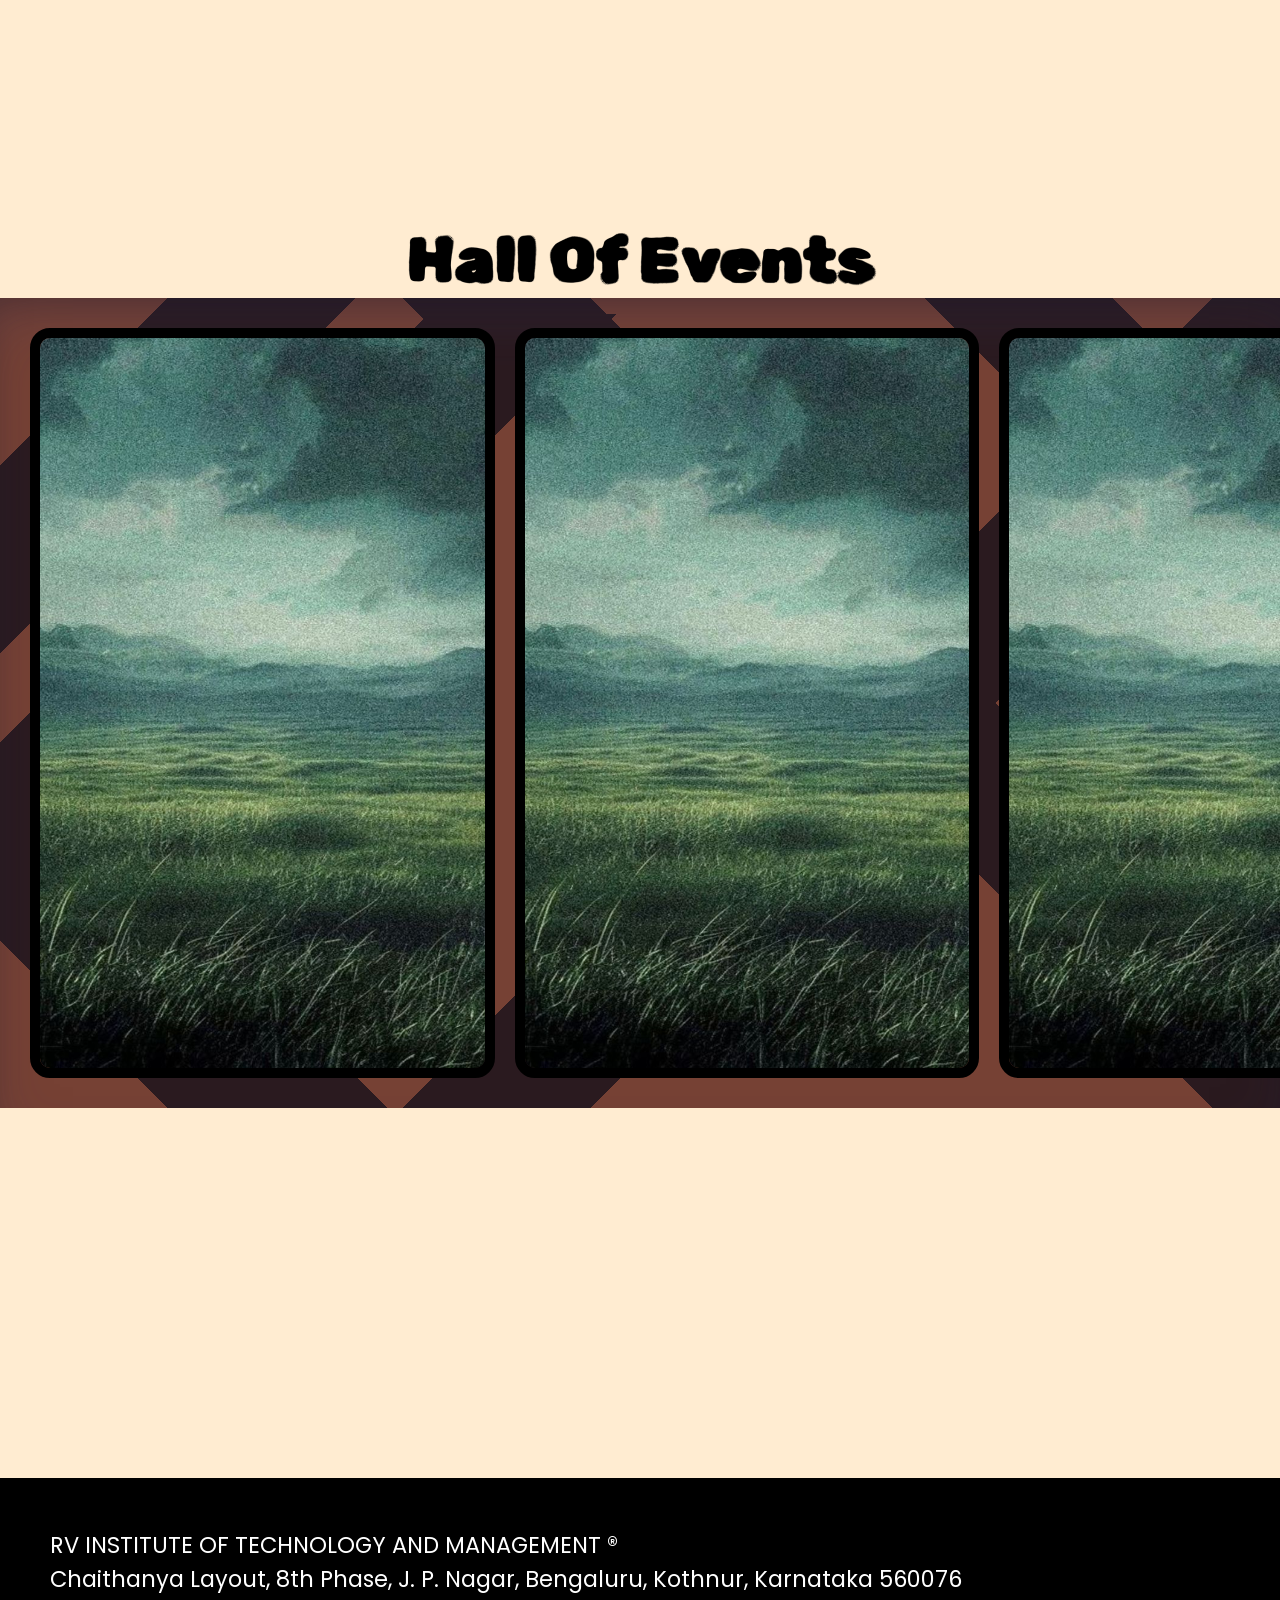
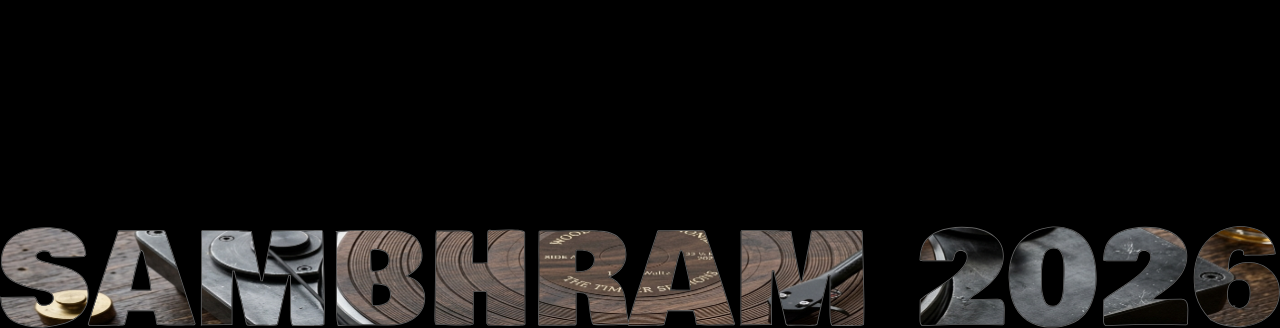
==== commit 8a124eff: "formatting contactus oage" ====
--- a/index.html
+++ b/index.html
@@ -71,8 +71,7 @@
                         <img src="try.jpg" alt="">
                         <img src="try.jpg" alt="">
                         <img src="try.jpg" alt="">
-                        <!-- <div class="view-all">Show All</div> -->
-
+                        <a href="./events.html" style="color: black;"><div class="view-all">Show All Events</div></a>
                     </div>
             </div>
 
@@ -92,7 +91,7 @@
                     <li><img src="img/10.png" alt=""></li>
                 </ul>
             </div> -->
-            
+
         </div>
     </main>
 
--- a/style.css
+++ b/style.css
@@ -351,17 +351,52 @@
     box-shadow: rgba(50, 50, 93, 0.25) 0px 30px 60px -12px inset, rgba(0, 0, 0, 0.3) 0px 18px 36px -18px inset;
 }
 
+.view-all {
+    min-width: 20vw;
+    --size: 80px; /* control the size */
+  --color: #ffdfaf;
+
+  --l: var(--color) 20%, #00000000 0;
+  --bg: 35%, #edbc72 0 45%, var(--color) 0;
+  background: linear-gradient(
+      45deg,
+      var(--l) 45%,
+      var(--color) 0 70%,
+      #db777700 0
+    ),
+    linear-gradient(-45deg, var(--l) var(--bg) 70%, #0000 0),
+    linear-gradient(45deg, var(--color) var(--bg));
+  background-size: var(--size) var(--size);
+    display: flex;             
+    align-items: center; 
+    justify-content: center;
+    border: rgb(0, 0, 0) solid 10px ;
+    border-radius: 20px;
+    padding: 80px;
+    font-size: 50px;
+    font-weight: 900;
+    transition: all 300ms ease-in;
+}
+
+.view-all:hover ~ .events-grid img{
+    opacity: 0;
+}
+
+.view-all:hover {
+    transform: scale(1.1);
+}
+
 .card:hover {
     scale: 1.01;
 }
 
 .inner-card {
     height: auto;
-    width: 15vw;
-    padding: 10px;
+    width: 20vw;
+    padding: 30px;
+    background: radial-gradient(125% 125% at 10% 10%, #080303 10%, rgba(13, 13, 13, 0.636) 100%);
     backdrop-filter: blur(5px);
     -webkit-backdrop-filter: blur(5px);
-    border-radius: 20px;
     border: 1px solid rgba(255, 255, 255, 0.36);
     display: flex;
     flex-direction: column;
@@ -395,17 +430,14 @@
 
 .try {
     height: 50vh;
-    /* width: 20vw; */
     background-color: #000;
     display: flex;
-    padding: 20px;
+    /* padding: 20px */
     max-height: 70vh;
-    border-radius: 25px;
-    border: 5px solid rgb(255, 225, 182);
+    border: 1px solid rgb(255, 225, 182);
     background-size: cover;
     background-position: center;
     background-repeat: no-repeat;
-    
 }
 
 .events-grid img {
@@ -650,6 +682,20 @@
         margin-left: 0;
     }
 
+    .inner-card {
+        background: radial-gradient(125% 125% at 50% 10%, #00000048 40%, rgba(48, 48, 48, 0.598) 100%);
+        width: 100%;
+        border-radius: 20px;
+    }
+
+    .loadimg {
+        width: 50%;
+    }
+
+    .instructions p {
+        font-size: 15px;
+    }
+
 }
 #bg_city {
     width: 100%;
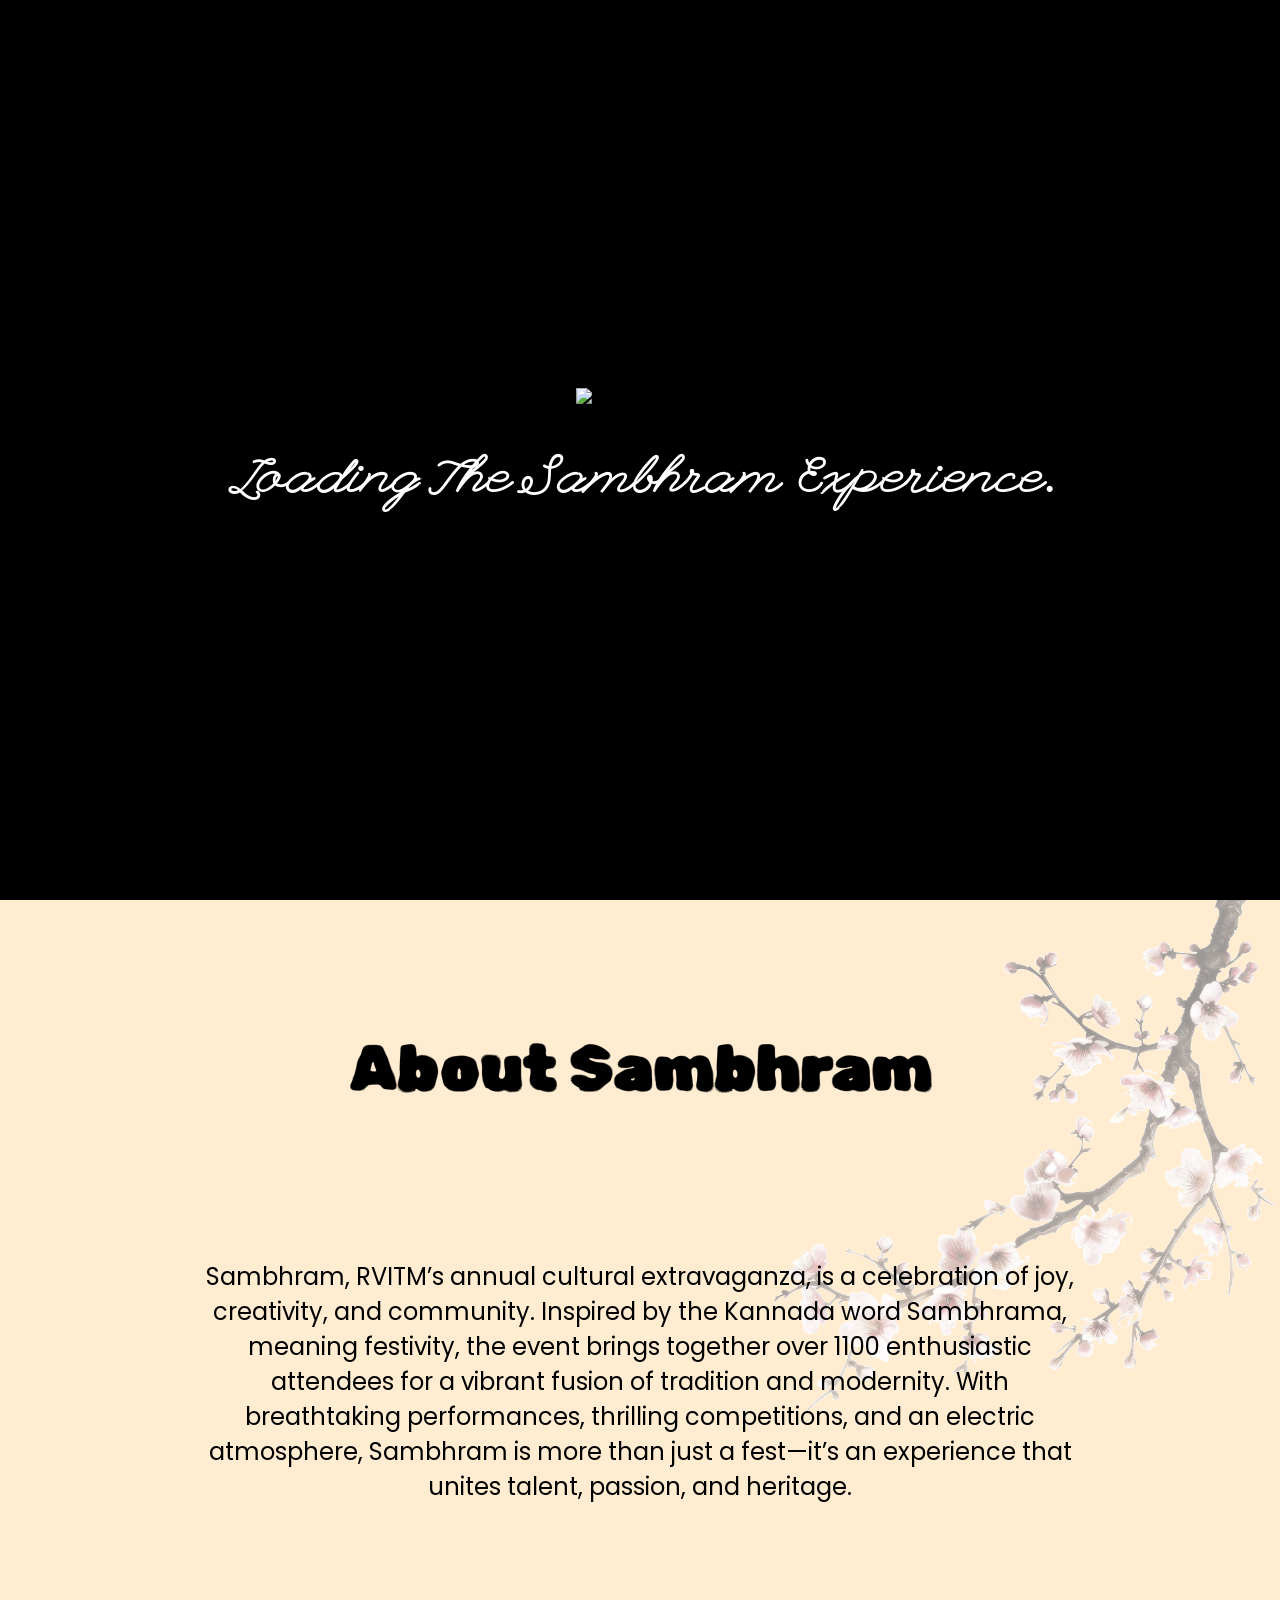
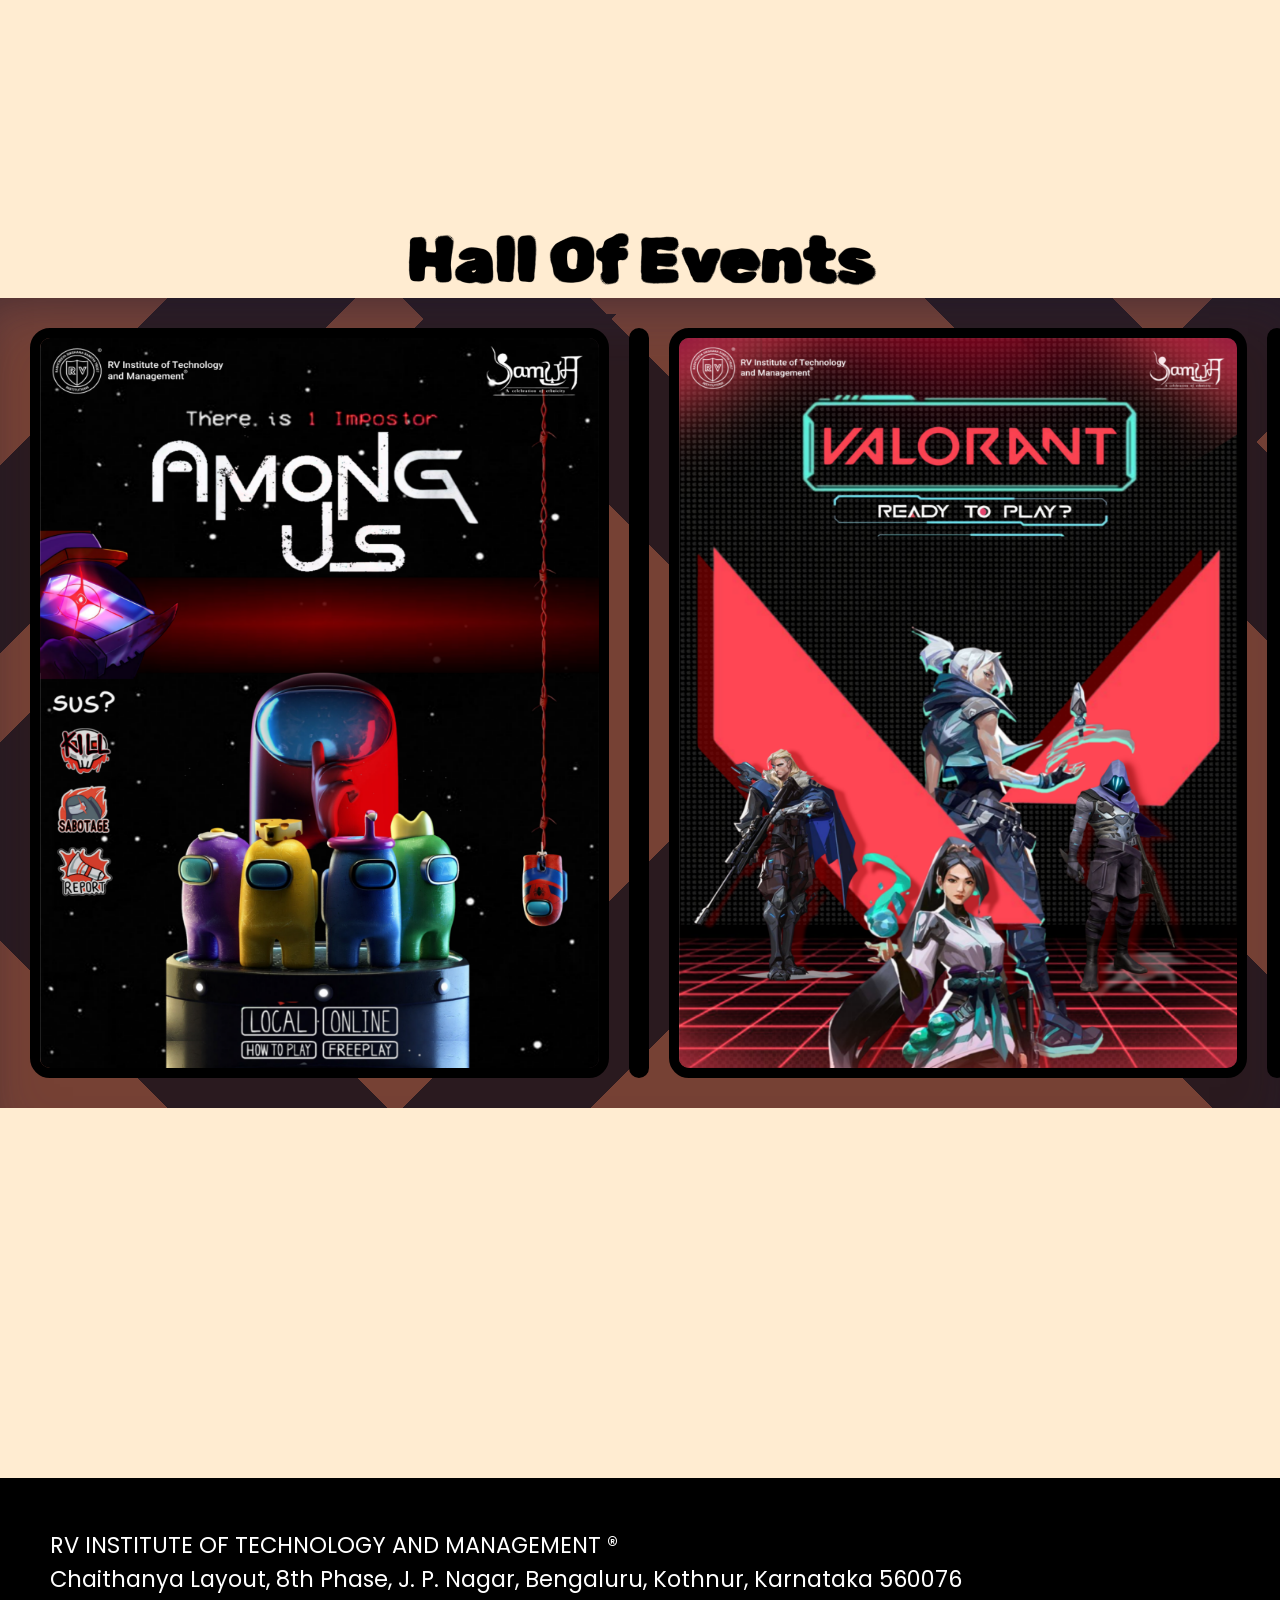
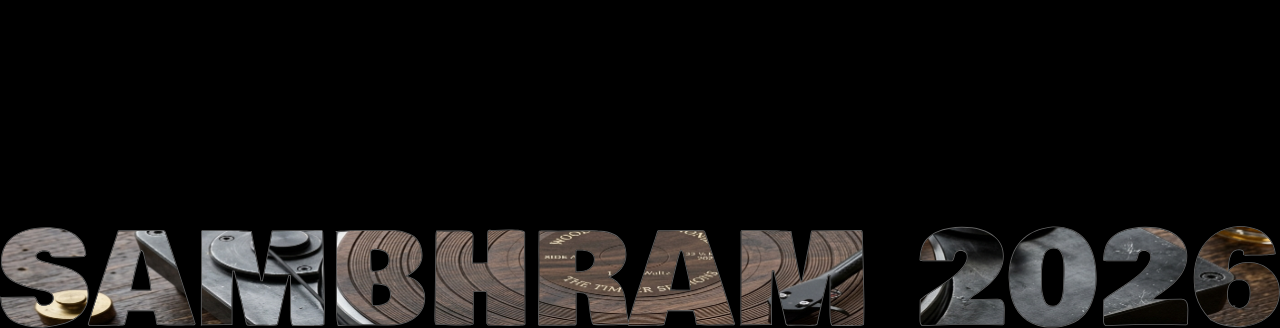
==== commit 1a4460f9: "add events" ====
--- a/index.html
+++ b/index.html
@@ -66,15 +66,15 @@
             <div class="events me" >
                 <h1 id="events">Hall Of Events</h1>
                     <div class="events-grid" id="scroll-lock-event">
-                        <img src="try.jpg" alt="">
-                        <img src="try.jpg" alt="">
-                        <img src="try.jpg" alt="">
-                        <img src="try.jpg" alt="">
-                        <img src="try.jpg" alt="">
+                        <img src="./img/amongus.png" alt="">
+                        <img src="./img/squidgames.png" alt="">
+                        <img src="./img/valo.png" alt="">
+                        <img src="./img/fashionwalk.png" alt="">
+                        <img src="./img/midver.png" alt="">
                         <a href="./events.html" style="color: black;"><div class="view-all">Show All Events</div></a>
                     </div>
             </div>
-
+            
             <!-- <div class="spons">
                 <h1 id="spons">Our Sponsors</h1>
                 <br>
